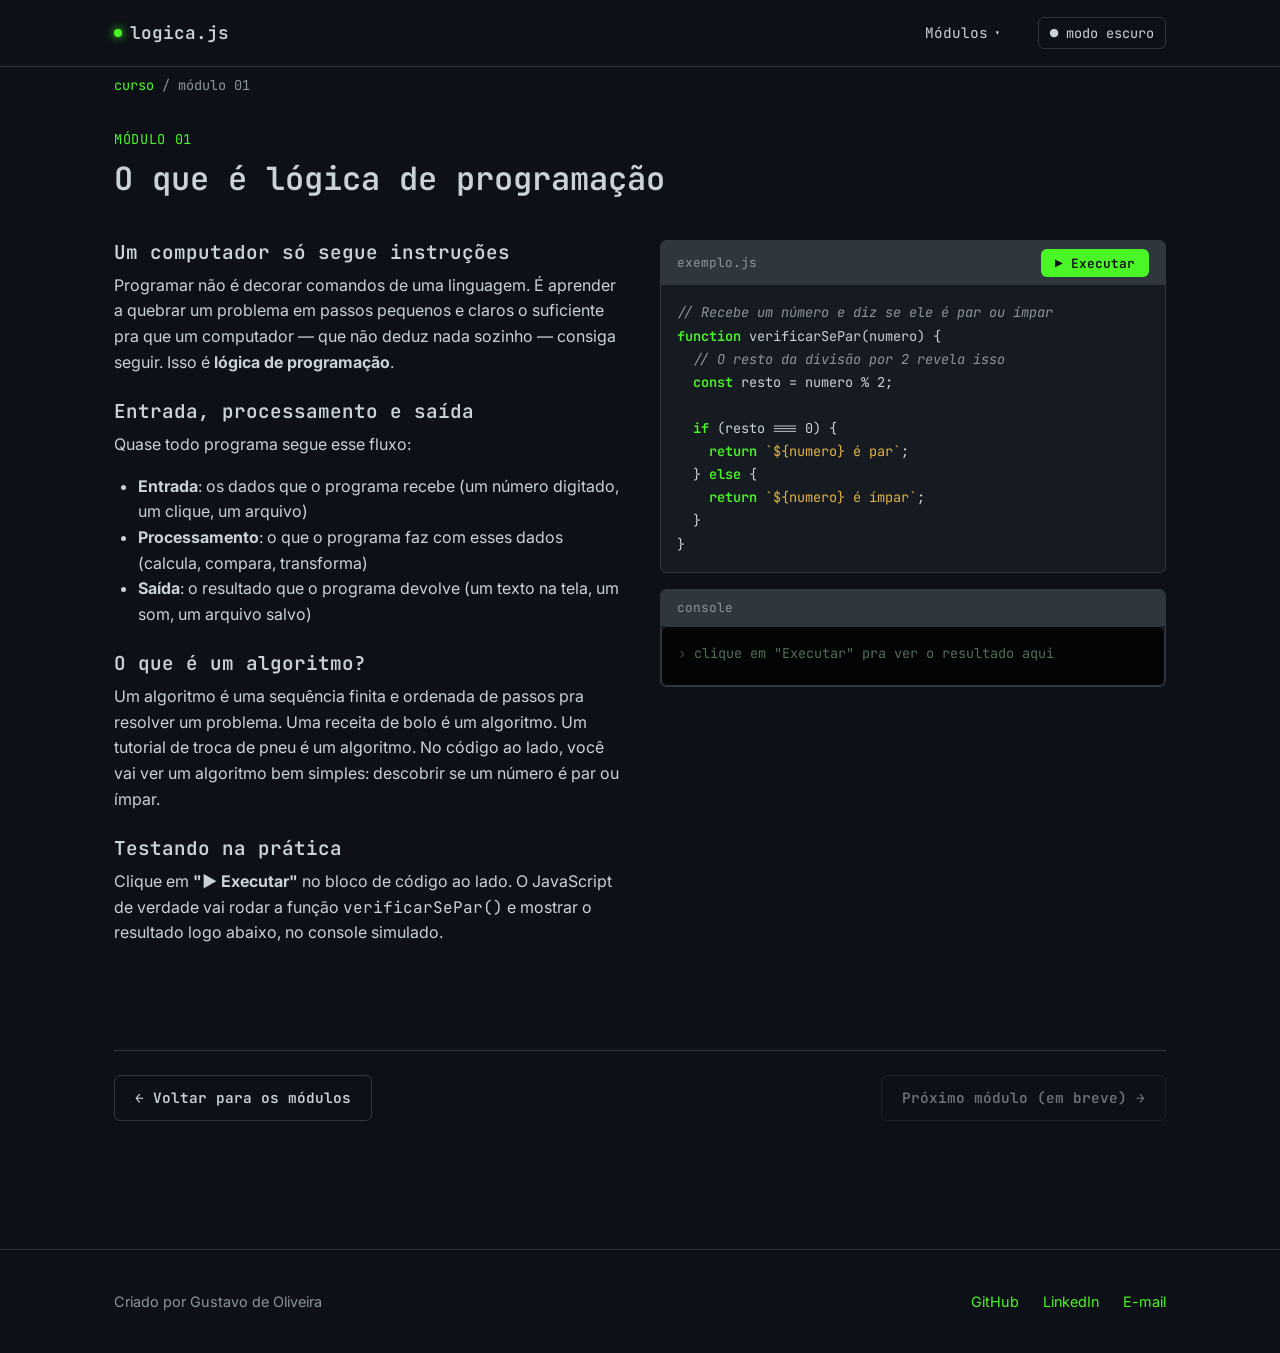
==== modulos/modulo-01-intro/index.html @ 890b0387 "bug fixed: correção da  disposição das pastas e disopsitivos do modulo 01" ====
<!DOCTYPE html>
<html lang="pt-BR">
<head>
  <meta charset="UTF-8">
  <meta name="viewport" content="width=device-width, initial-scale=1.0">
  <title>Módulo 01 — O que é lógica de programação | logica.js</title>
  <meta name="description" content="Entenda o que é lógica de programação e como um computador processa instruções, com exemplo prático em JavaScript.">

  <link rel="preconnect" href="https://fonts.googleapis.com">
  <link href="https://fonts.googleapis.com/css2?family=JetBrains+Mono:wght@400;600;700&family=Inter:wght@400;500;700&display=swap" rel="stylesheet">

  <!-- Caminhos com ../../ porque esta página está dois níveis
       abaixo da raiz (modulos/modulo-01-intro/index.html) -->
  <link rel="stylesheet" href="../../assets/css/base.css">
  <link rel="stylesheet" href="../../assets/css/layout.css">
  <link rel="stylesheet" href="../../assets/css/componentes.css">
  <link rel="stylesheet" href="../../assets/css/modulo.css">
</head>
<body>

  <header class="header">
    <div class="container" style="display:flex; align-items:center; justify-content:space-between; width:100%;">
      <a href="../../index.html" class="header__marca" style="color: inherit; text-decoration:none;">logica.js</a>
      <nav class="header__nav">
        <div class="dropdown">
          <button class="dropdown__gatilho" aria-haspopup="true" aria-expanded="false">
            Módulos <span class="dropdown__seta">▾</span>
          </button>
          <div class="dropdown__menu" role="menu"></div>
        </div>
        <button id="botao-tema" class="toggle-tema">● modo escuro</button>
      </nav>
    </div>
  </header>

  <main class="container">

    <p class="trilha">
      <a href="../../index.html">curso</a> / módulo 01
    </p>

    <div class="modulo-cabecalho">
      <p class="modulo-cabecalho__eyebrow">Módulo 01</p>
      <h1>O que é lógica de programação</h1>
    </div>

    <div class="modulo-layout">

      <!-- COLUNA DA ESQUERDA: explicação teórica -->
      <div class="modulo-texto">

        <h2>Um computador só segue instruções</h2>
        <p>
          Programar não é decorar comandos de uma linguagem. É aprender a
          quebrar um problema em passos pequenos e claros o suficiente
          pra que um computador — que não deduz nada sozinho — consiga
          seguir. Isso é <strong>lógica de programação</strong>.
        </p>

        <h2>Entrada, processamento e saída</h2>
        <p>
          Quase todo programa segue esse fluxo:
        </p>
        <ul>
          <li><strong>Entrada</strong>: os dados que o programa recebe (um número digitado, um clique, um arquivo)</li>
          <li><strong>Processamento</strong>: o que o programa faz com esses dados (calcula, compara, transforma)</li>
          <li><strong>Saída</strong>: o resultado que o programa devolve (um texto na tela, um som, um arquivo salvo)</li>
        </ul>

        <h2>O que é um algoritmo?</h2>
        <p>
          Um algoritmo é uma sequência finita e ordenada de passos pra
          resolver um problema. Uma receita de bolo é um algoritmo.
          Um tutorial de troca de pneu é um algoritmo. No código ao
          lado, você vai ver um algoritmo bem simples: descobrir se
          um número é par ou ímpar.
        </p>

        <h2>Testando na prática</h2>
        <p>
          Clique em <strong>"▶ Executar"</strong> no bloco de código ao
          lado. O JavaScript de verdade vai rodar a função
          <code>verificarSePar()</code> e mostrar o resultado logo
          abaixo, no console simulado.
        </p>

      </div>

      <!-- COLUNA DA DIREITA: código de exemplo + console interativo -->
      <div class="modulo-codigo">

        <div class="bloco-codigo">
          <div class="bloco-codigo__barra">
            <span>exemplo.js</span>
            <button id="botao-executar" class="botao botao--primario" style="padding: 0.3rem 0.8rem; font-size: 0.8rem;">▶ Executar</button>
          </div>
          <pre><code><span class="tok-comentario">// Recebe um número e diz se ele é par ou ímpar</span>
<span class="tok-chave">function</span> verificarSePar(numero) {
  <span class="tok-comentario">// O resto da divisão por 2 revela isso</span>
  <span class="tok-chave">const</span> resto = numero % 2;

  <span class="tok-chave">if</span> (resto === 0) {
    <span class="tok-chave">return</span> <span class="tok-string">`${numero} é par`</span>;
  } <span class="tok-chave">else</span> {
    <span class="tok-chave">return</span> <span class="tok-string">`${numero} é ímpar`</span>;
  }
}</code></pre>
        </div>

        <div class="bloco-codigo">
          <div class="bloco-codigo__barra">
            <span>console</span>
          </div>
          <div id="console-saida" class="bloco-console">
            <p class="bloco-console__linha" style="opacity:0.5;">clique em "Executar" pra ver o resultado aqui</p>
          </div>
        </div>

      </div>

    </div>

    <div class="modulo-rodape-nav">
      <a href="../../index.html" class="botao botao--secundario">← Voltar para os módulos</a>
      <span class="botao botao--secundario" style="opacity:0.5; cursor:default;">Próximo módulo (em breve) →</span>
    </div>

  </main>

  <footer class="footer">
    <div class="container" style="display:flex; justify-content:space-between; align-items:center; flex-wrap:wrap; gap: 1rem; width:100%;">
      <span>Criado por Gustavo de Oliveira</span>
      <div class="footer__links">
        <a href="https://github.com/gustavodeoliveiradev" target="_blank" rel="noopener">GitHub</a>
        <a href="https://www.linkedin.com/in/lgustavodeoliveira/" target="_blank" rel="noopener">LinkedIn</a>
        <a href="mailto:gustavodeoliveira.dev@gmail.com">E-mail</a>
      </div>
    </div>
  </footer>

  <script src="../../assets/js/tema.js"></script>
  <script src="../../assets/js/navegacao.js"></script>
  <script src="modulo-01.js"></script>
</body>
</html>
---- assets/css/base.css ----
/* ===================================================================
   BASE.CSS
   Aqui ficam as "regras da casa": cores, fontes e resets.
   Tudo que os outros arquivos CSS (layout.css, componentes.css)
   vão usar tem origem aqui, nas variáveis (as --coisas-assim).

   Por que variáveis? Porque se um dia você quiser trocar o verde
   do site inteiro, muda em UM lugar só, aqui embaixo, e reflete
   em todas as páginas e componentes automaticamente.
   =================================================================== */

/* :root é tipo o "topo" do documento HTML.
   Variáveis declaradas aqui ficam acessíveis em qualquer CSS do site. */
:root {
  /* --- Cores: tema escuro (padrão) --- */
  --cor-fundo: #0d1117;          /* fundo principal, verde-preto de terminal */
  --cor-fundo-elevado: #161b22;  /* fundo de cards, um pouco mais claro que o fundo */
  --cor-borda: #30363d;          /* linhas divisórias, bordas de card */
  --cor-texto: #c9d1d9;          /* texto principal (não é branco puro, cansa menos) */
  --cor-texto-suave: #8b949e;    /* texto secundário, legendas */
  --cor-destaque: #4af626;       /* verde terminal - nossa cor de assinatura */
  --cor-destaque-fraco: #4af62622; /* mesmo verde, bem transparente (glow, fundo hover) */
  --cor-aviso: #e3b341;          /* âmbar, usado em avisos e destaques secundários */
  --cor-erro: #f85149;           /* vermelho, usado em raros casos de alerta */

  /* --- Tipografia --- */
  --fonte-mono: 'JetBrains Mono', 'Fira Code', monospace;
  --fonte-texto: 'Inter', -apple-system, sans-serif;

  /* --- Espaçamento (escala consistente, evita números aleatórios) --- */
  --espaco-1: 0.5rem;
  --espaco-2: 1rem;
  --espaco-3: 1.5rem;
  --espaco-4: 2.5rem;
  --espaco-5: 4rem;

  /* --- Bordas arredondadas --- */
  --raio: 6px;
}

/* Tema claro: ativado quando a tag <html> tem o atributo data-tema="claro"
   (isso é controlado pelo JS do botão de alternar tema, que veremos depois) */
html[data-tema="claro"] {
  --cor-fundo: #f6f8fa;
  --cor-fundo-elevado: #ffffff;
  --cor-borda: #d0d7de;
  --cor-texto: #1f2328;
  --cor-texto-suave: #57606a;
  --cor-destaque: #1a7f37;       /* verde mais escuro, pra ter contraste no fundo claro */
  --cor-destaque-fraco: #1a7f3714;
}

/* Reset básico: navegadores diferentes têm margens/paddings padrão
   diferentes. Zerar isso evita surpresas de layout. */
*,
*::before,
*::after {
  box-sizing: border-box;
  margin: 0;
  padding: 0;
}

html {
  scroll-behavior: smooth; /* rolagem suave ao clicar em links âncora */
}

body {
  background-color: var(--cor-fundo);
  color: var(--cor-texto);
  font-family: var(--fonte-texto);
  line-height: 1.6;
  /* transição suave ao trocar de tema, em vez de "piscar" */
  transition: background-color 0.2s ease, color 0.2s ease;
}

/* Títulos usam a fonte monoespaçada — é isso que dá a cara "terminal" */
h1, h2, h3, h4 {
  font-family: var(--fonte-mono);
  font-weight: 600;
  line-height: 1.3;
}

a {
  color: var(--cor-destaque);
  text-decoration: none;
}

a:hover {
  text-decoration: underline;
}

code, pre {
  font-family: var(--fonte-mono);
}

/* Acessibilidade: quando alguém navega pelo teclado (Tab), o elemento
   focado precisa de um contorno visível. Isso é fácil de esquecer,
   mas é essencial pra quem não usa mouse. */
:focus-visible {
  outline: 2px solid var(--cor-destaque);
  outline-offset: 2px;
}

/* Respeita quem configurou o sistema pra reduzir animações
   (por enjoo, epilepsia fotossensível, etc.) */
@media (prefers-reduced-motion: reduce) {
  * {
    animation-duration: 0.01ms !important;
    transition-duration: 0.01ms !important;
  }
}
---- assets/css/layout.css ----
/* ===================================================================
   LAYOUT.CSS
   Aqui cuidamos de "onde as coisas ficam na tela": header, hero,
   grid de módulos, footer. Se base.css é a caixa de tintas,
   layout.css é o desenho por cima.
   =================================================================== */

.container {
  max-width: 1100px;
  margin: 0 auto;      /* centraliza o conteúdo na página */
  padding: 0 var(--espaco-3);
}

/* ---------- HEADER ---------- */
.header {
  display: flex;
  align-items: center;
  justify-content: space-between;
  padding: var(--espaco-2) 0;
  border-bottom: 1px solid var(--cor-borda);
  position: sticky; /* header "gruda" no topo ao rolar a página */
  top: 0;
  background-color: var(--cor-fundo);
  z-index: 10;
}

.header__marca {
  display: flex;
  align-items: center;
  gap: var(--espaco-1);
  font-family: var(--fonte-mono);
  font-weight: 600;
  font-size: 1.1rem;
}

/* o "ponto" verde antes da logo, como um indicador de status "online" */
.header__marca::before {
  content: '';
  width: 8px;
  height: 8px;
  border-radius: 50%;
  background-color: var(--cor-destaque);
  box-shadow: 0 0 8px var(--cor-destaque);
}

.header__nav {
  display: flex;
  align-items: center;
  gap: var(--espaco-3);
}

/* ---------- HERO (terminal simulado) ---------- */
.hero {
  padding: var(--espaco-5) 0;
  display: grid;
  gap: var(--espaco-4);
}

.hero__titulo {
  font-size: clamp(2rem, 5vw, 3rem); /* responsivo: cresce e encolhe com a tela */
  max-width: 20ch;
}

.hero__subtitulo {
  color: var(--cor-texto-suave);
  font-size: 1.15rem;
  max-width: 55ch;
  margin-top: var(--espaco-2);
}

.hero__acoes {
  display: flex;
  gap: var(--espaco-2);
  margin-top: var(--espaco-3);
}

/* ---------- GRID DE MÓDULOS ---------- */
.secao {
  padding: var(--espaco-5) 0;
}

.secao__cabecalho {
  margin-bottom: var(--espaco-4);
}

.secao__eyebrow {
  font-family: var(--fonte-mono);
  color: var(--cor-destaque);
  font-size: 0.85rem;
  letter-spacing: 0.05em;
  text-transform: uppercase;
}

.grid-modulos {
  display: grid;
  grid-template-columns: repeat(auto-fit, minmax(260px, 1fr));
  gap: var(--espaco-3);
}

/* ---------- FOOTER ---------- */
.footer {
  border-top: 1px solid var(--cor-borda);
  padding: var(--espaco-4) 0;
  margin-top: var(--espaco-5);
  color: var(--cor-texto-suave);
  font-size: 0.9rem;
  display: flex;
  justify-content: space-between;
  align-items: center;
  flex-wrap: wrap;
  gap: var(--espaco-2);
}

.footer__links {
  display: flex;
  gap: var(--espaco-3);
}

/* ---------- RESPONSIVO ---------- */
@media (max-width: 640px) {
  .header__nav {
    gap: var(--espaco-2);
  }
  .hero {
    padding: var(--espaco-4) 0;
  }
  .footer {
    flex-direction: column;
    align-items: flex-start;
  }
}
---- assets/css/componentes.css ----
/* ===================================================================
   COMPONENTES.CSS
   Peças reutilizáveis: o "terminal" do hero, cards de módulo,
   botões e o interruptor de tema claro/escuro.
   =================================================================== */

/* ---------- JANELA DE TERMINAL (elemento de assinatura) ---------- */
.terminal {
  background-color: var(--cor-fundo-elevado);
  border: 1px solid var(--cor-borda);
  border-radius: var(--raio);
  overflow: hidden;
  box-shadow: 0 0 40px var(--cor-destaque-fraco);
  max-width: 640px;
}

.terminal__barra {
  display: flex;
  align-items: center;
  gap: var(--espaco-1);
  padding: var(--espaco-1) var(--espaco-2);
  background-color: var(--cor-borda);
}

.terminal__bola {
  width: 11px;
  height: 11px;
  border-radius: 50%;
  background-color: var(--cor-texto-suave);
  opacity: 0.5;
}

.terminal__corpo {
  padding: var(--espaco-3);
  font-family: var(--fonte-mono);
  font-size: 0.95rem;
  min-height: 90px;
}

.terminal__linha::before {
  content: '$ ';
  color: var(--cor-destaque);
}

/* cursor piscando no fim da "digitação" */
.terminal__cursor {
  display: inline-block;
  width: 8px;
  height: 1em;
  background-color: var(--cor-destaque);
  vertical-align: text-bottom;
  animation: piscar 1s step-end infinite;
}

@keyframes piscar {
  50% { opacity: 0; }
}

/* ---------- BOTÕES ---------- */
.botao {
  display: inline-flex;
  align-items: center;
  gap: var(--espaco-1);
  padding: 0.65rem 1.25rem;
  border-radius: var(--raio);
  font-family: var(--fonte-mono);
  font-size: 0.9rem;
  font-weight: 600;
  border: 1px solid transparent;
  cursor: pointer;
  transition: transform 0.15s ease, background-color 0.15s ease;
}

.botao:hover {
  transform: translateY(-1px);
  text-decoration: none;
}

.botao--primario {
  background-color: var(--cor-destaque);
  color: #0d1117;
}

.botao--primario:hover {
  background-color: var(--cor-destaque);
  filter: brightness(1.1);
}

.botao--secundario {
  background-color: transparent;
  color: var(--cor-texto);
  border-color: var(--cor-borda);
}

.botao--secundario:hover {
  border-color: var(--cor-destaque);
  color: var(--cor-destaque);
}

/* ---------- CARD DE MÓDULO ---------- */
.card-modulo {
  background-color: var(--cor-fundo-elevado);
  border: 1px solid var(--cor-borda);
  border-radius: var(--raio);
  padding: var(--espaco-3);
  display: flex;
  flex-direction: column;
  gap: var(--espaco-1);
  transition: border-color 0.15s ease, transform 0.15s ease;
}

.card-modulo:hover {
  border-color: var(--cor-destaque);
  transform: translateY(-2px);
}

.card-modulo__status {
  font-family: var(--fonte-mono);
  font-size: 0.75rem;
  color: var(--cor-texto-suave);
  text-transform: uppercase;
  letter-spacing: 0.04em;
}

.card-modulo__status--disponivel {
  color: var(--cor-destaque);
}

.card-modulo__titulo {
  font-size: 1.1rem;
}

.card-modulo__descricao {
  color: var(--cor-texto-suave);
  font-size: 0.9rem;
  flex-grow: 1;
}

/* ---------- INTERRUPTOR DE TEMA ---------- */
.toggle-tema {
  background: none;
  border: 1px solid var(--cor-borda);
  border-radius: var(--raio);
  color: var(--cor-texto);
  font-family: var(--fonte-mono);
  font-size: 0.85rem;
  padding: 0.4rem 0.7rem;
  cursor: pointer;
  display: flex;
  align-items: center;
  gap: 0.4rem;
}

.toggle-tema:hover {
  border-color: var(--cor-destaque);
}

/* ---------- DROPDOWN DE MÓDULOS ---------- */

/* position: relative aqui é o que permite que o menu (position: absolute)
   se posicione "grudado" embaixo do botão, e não solto na tela. */
.dropdown {
  position: relative;
}

.dropdown__gatilho {
  background: none;
  border: 1px solid transparent;
  color: var(--cor-texto);
  font-family: var(--fonte-mono);
  font-size: 0.9rem;
  padding: 0.4rem 0.7rem;
  border-radius: var(--raio);
  cursor: pointer;
  display: flex;
  align-items: center;
  gap: 0.4rem;
}

.dropdown__gatilho:hover {
  border-color: var(--cor-borda);
}

/* a setinha gira quando o menu está aberto - ver .dropdown--aberto abaixo */
.dropdown__seta {
  transition: transform 0.15s ease;
  font-size: 0.7rem;
}

.dropdown__menu {
  position: absolute;
  top: calc(100% + 8px);
  left: 0;
  min-width: 280px;
  background-color: var(--cor-fundo-elevado);
  border: 1px solid var(--cor-borda);
  border-radius: var(--raio);
  box-shadow: 0 8px 24px rgba(0, 0, 0, 0.35);
  padding: var(--espaco-1);
  display: flex;
  flex-direction: column;
  gap: 2px;

  /* Por padrão o menu fica escondido. Em vez de display:none (que não
     anima), usamos opacidade + um pequeno deslocamento, e "desligamos"
     os cliques nele com pointer-events. Fica pronto pra transição suave. */
  opacity: 0;
  transform: translateY(-6px);
  pointer-events: none;
  transition: opacity 0.15s ease, transform 0.15s ease;
}

/* Essa classe é adicionada/removida via JavaScript (navegacao.js)
   quando o botão é clicado. */
.dropdown--aberto .dropdown__menu {
  opacity: 1;
  transform: translateY(0);
  pointer-events: auto;
}

.dropdown--aberto .dropdown__seta {
  transform: rotate(180deg);
}

.dropdown__item {
  display: flex;
  align-items: center;
  gap: var(--espaco-1);
  padding: 0.55rem 0.7rem;
  border-radius: 4px;
  font-size: 0.9rem;
  color: var(--cor-texto);
}

a.dropdown__item:hover {
  background-color: var(--cor-destaque-fraco);
  text-decoration: none;
  color: var(--cor-destaque);
}

.dropdown__item--atual {
  color: var(--cor-destaque);
  font-weight: 600;
}

.dropdown__item--desabilitado {
  color: var(--cor-texto-suave);
  cursor: default;
  opacity: 0.6;
}

.dropdown__item-numero {
  font-family: var(--fonte-mono);
  font-size: 0.75rem;
  color: var(--cor-texto-suave);
  min-width: 1.5em;
}
---- assets/css/modulo.css ----
/* ===================================================================
   MODULO.CSS
   Estilos específicos das páginas de conteúdo (dentro de modulos/*).
   Fica separado de componentes.css porque só é usado nessas páginas,
   não no site inteiro — outra forma de manter a modularidade.
   =================================================================== */

.trilha {
  padding: var(--espaco-1) 0;
  color: var(--cor-texto-suave);
  font-size: 0.85rem;
  font-family: var(--fonte-mono);
}

.modulo-cabecalho {
  padding: var(--espaco-3) 0 var(--espaco-4);
}

.modulo-cabecalho__eyebrow {
  font-family: var(--fonte-mono);
  color: var(--cor-destaque);
  font-size: 0.85rem;
  text-transform: uppercase;
  letter-spacing: 0.05em;
}

.modulo-cabecalho h1 {
  margin-top: var(--espaco-1);
}

/* Duas colunas lado a lado (texto | código) em telas largas.
   auto-fit + minmax faz elas empilharem sozinhas em telas estreitas,
   sem precisar de media query separada pra isso. */
.modulo-layout {
  display: grid;
  grid-template-columns: minmax(280px, 1fr) minmax(320px, 1fr);
  gap: var(--espaco-4);
  align-items: start;
  padding-bottom: var(--espaco-5);
}

@media (max-width: 800px) {
  .modulo-layout {
    grid-template-columns: 1fr; /* empilha em uma coluna só no celular */
  }
}

.modulo-texto h2 {
  margin-top: var(--espaco-3);
  margin-bottom: var(--espaco-1);
  font-size: 1.2rem;
}

.modulo-texto h2:first-child {
  margin-top: 0;
}

.modulo-texto p {
  margin-bottom: var(--espaco-2);
  color: var(--cor-texto);
}

.modulo-texto ul {
  margin: 0 0 var(--espaco-2) var(--espaco-3);
  color: var(--cor-texto);
}

/* A coluna de código "gruda" no topo ao rolar, tipo documentação
   moderna (MDN, docs.python.org) — assim o exemplo fica sempre visível
   enquanto se lê o texto ao lado. */
.modulo-codigo {
  position: sticky;
  top: calc(var(--espaco-2) + 60px);
  display: flex;
  flex-direction: column;
  gap: var(--espaco-2);
}

.bloco-codigo {
  background-color: var(--cor-fundo-elevado);
  border: 1px solid var(--cor-borda);
  border-radius: var(--raio);
  overflow: hidden;
}

.bloco-codigo__barra {
  display: flex;
  align-items: center;
  justify-content: space-between;
  padding: var(--espaco-1) var(--espaco-2);
  background-color: var(--cor-borda);
  font-family: var(--fonte-mono);
  font-size: 0.8rem;
  color: var(--cor-texto-suave);
}

.bloco-codigo pre {
  padding: var(--espaco-2);
  overflow-x: auto;
  font-size: 0.85rem;
  line-height: 1.7;
}

/* "Tokens" de sintaxe coloridos manualmente (sem biblioteca externa) */
.tok-comentario { color: var(--cor-texto-suave); font-style: italic; }
.tok-string     { color: var(--cor-aviso); }
.tok-chave      { color: var(--cor-destaque); font-weight: 600; }

.bloco-console {
  background-color: #000000dd;
  border: 1px solid var(--cor-borda);
  border-radius: var(--raio);
  padding: var(--espaco-2);
  font-family: var(--fonte-mono);
  font-size: 0.85rem;
  min-height: 60px;
  color: #a5d6a7;
}

.bloco-console__linha::before {
  content: '› ';
  color: var(--cor-texto-suave);
}

.modulo-rodape-nav {
  display: flex;
  justify-content: space-between;
  padding: var(--espaco-3) 0 var(--espaco-5);
  border-top: 1px solid var(--cor-borda);
  margin-top: var(--espaco-3);
}
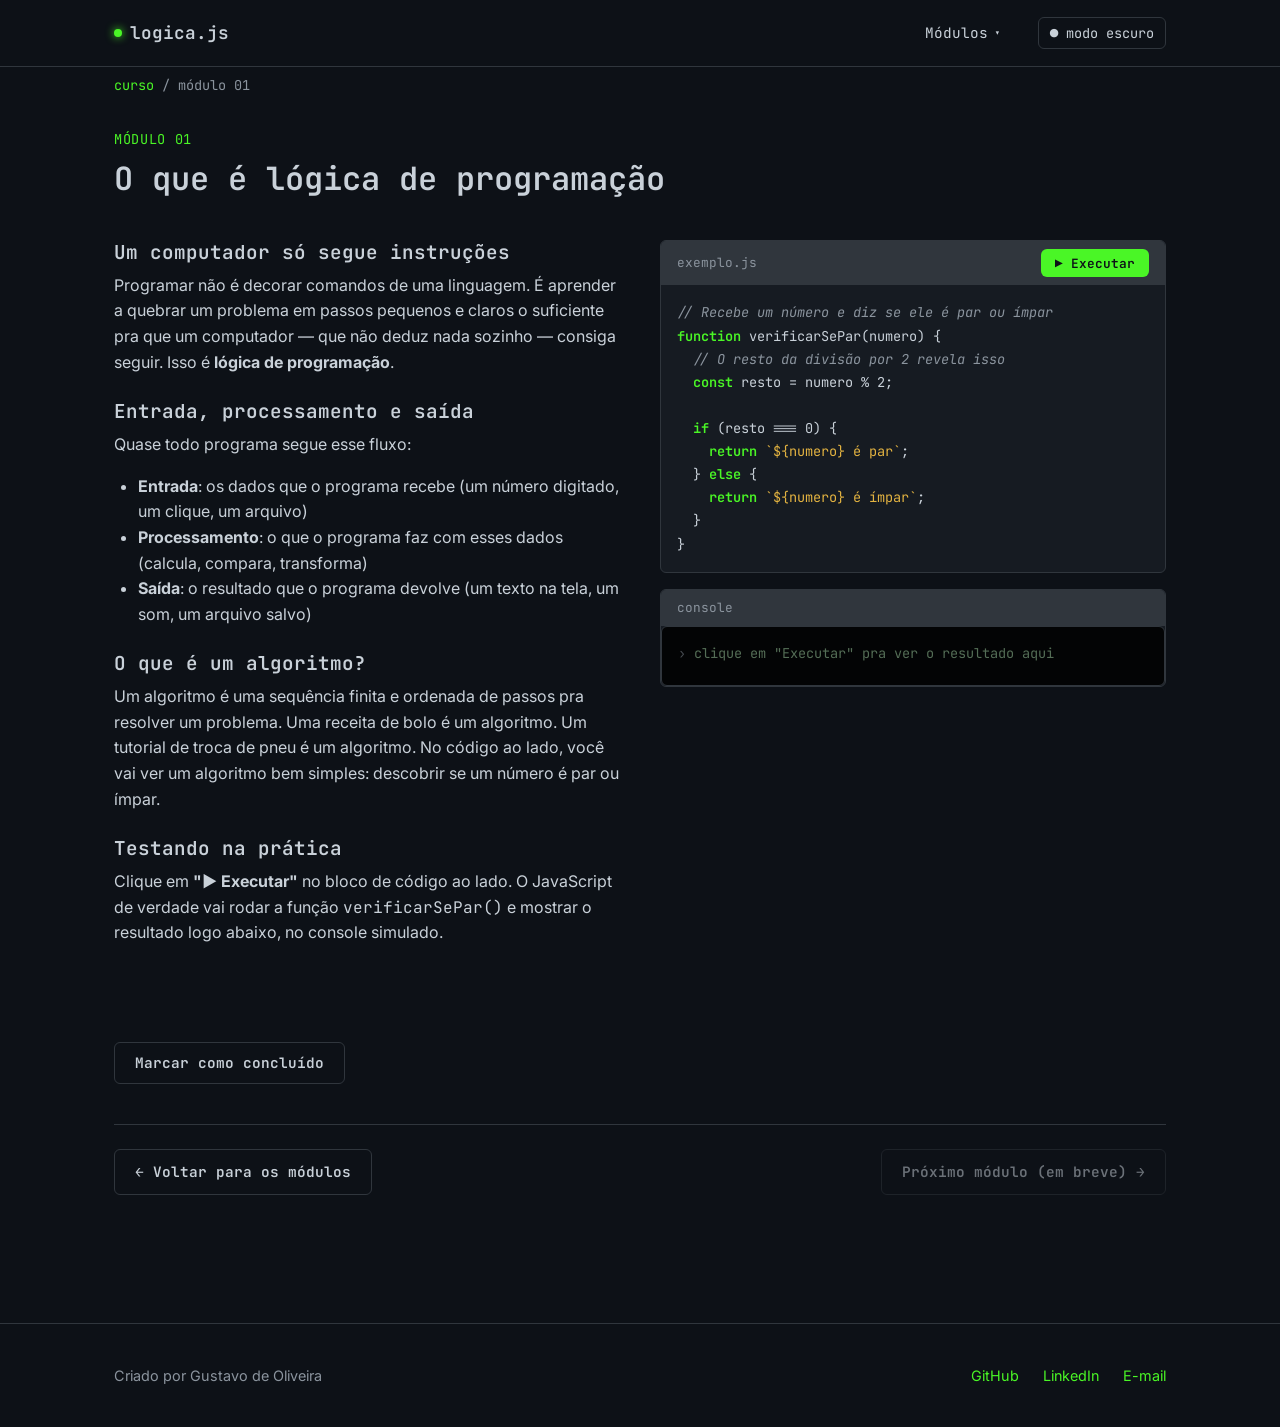
==== commit e126401b: "etapa 4: sistema de progresso do aluno" ====
--- a/modulos/modulo-01-intro/index.html
+++ b/modulos/modulo-01-intro/index.html
@@ -120,6 +120,10 @@
 
     </div>
 
+    <div class="modulo-conclusao" style="padding: var(--espaco-2) 0;">
+      <button id="botao-concluir" class="botao botao--secundario">Marcar como concluído</button>
+    </div>
+
     <div class="modulo-rodape-nav">
       <a href="../../index.html" class="botao botao--secundario">← Voltar para os módulos</a>
       <span class="botao botao--secundario" style="opacity:0.5; cursor:default;">Próximo módulo (em breve) →</span>
@@ -139,6 +143,7 @@
   </footer>
 
   <script src="../../assets/js/tema.js"></script>
+  <script src="../../assets/js/progresso.js"></script>
   <script src="../../assets/js/navegacao.js"></script>
   <script src="modulo-01.js"></script>
 </body>
--- a/assets/css/componentes.css
+++ b/assets/css/componentes.css
@@ -255,3 +255,46 @@
   color: var(--cor-texto-suave);
   min-width: 1.5em;
 }
+
+.dropdown__item--concluido {
+  color: var(--cor-destaque);
+}
+
+/* ---------- PROGRESSO DO ALUNO ---------- */
+
+.barra-progresso-container {
+  margin-top: var(--espaco-2);
+  max-width: 320px;
+}
+
+.barra-progresso {
+  height: 8px;
+  background-color: var(--cor-borda);
+  border-radius: 4px;
+  overflow: hidden;
+}
+
+.barra-progresso__preenchimento {
+  height: 100%;
+  background-color: var(--cor-destaque);
+  border-radius: 4px;
+  width: 0%; /* valor inicial - o JS ajusta isso conforme o progresso real */
+  transition: width 0.3s ease;
+}
+
+.barra-progresso__texto {
+  font-family: var(--fonte-mono);
+  font-size: 0.8rem;
+  color: var(--cor-texto-suave);
+  margin-top: var(--espaco-1);
+}
+
+.card-modulo__status--concluido {
+  color: var(--cor-destaque);
+}
+
+.botao--concluido {
+  background-color: var(--cor-destaque-fraco);
+  color: var(--cor-destaque);
+  border-color: var(--cor-destaque);
+}
